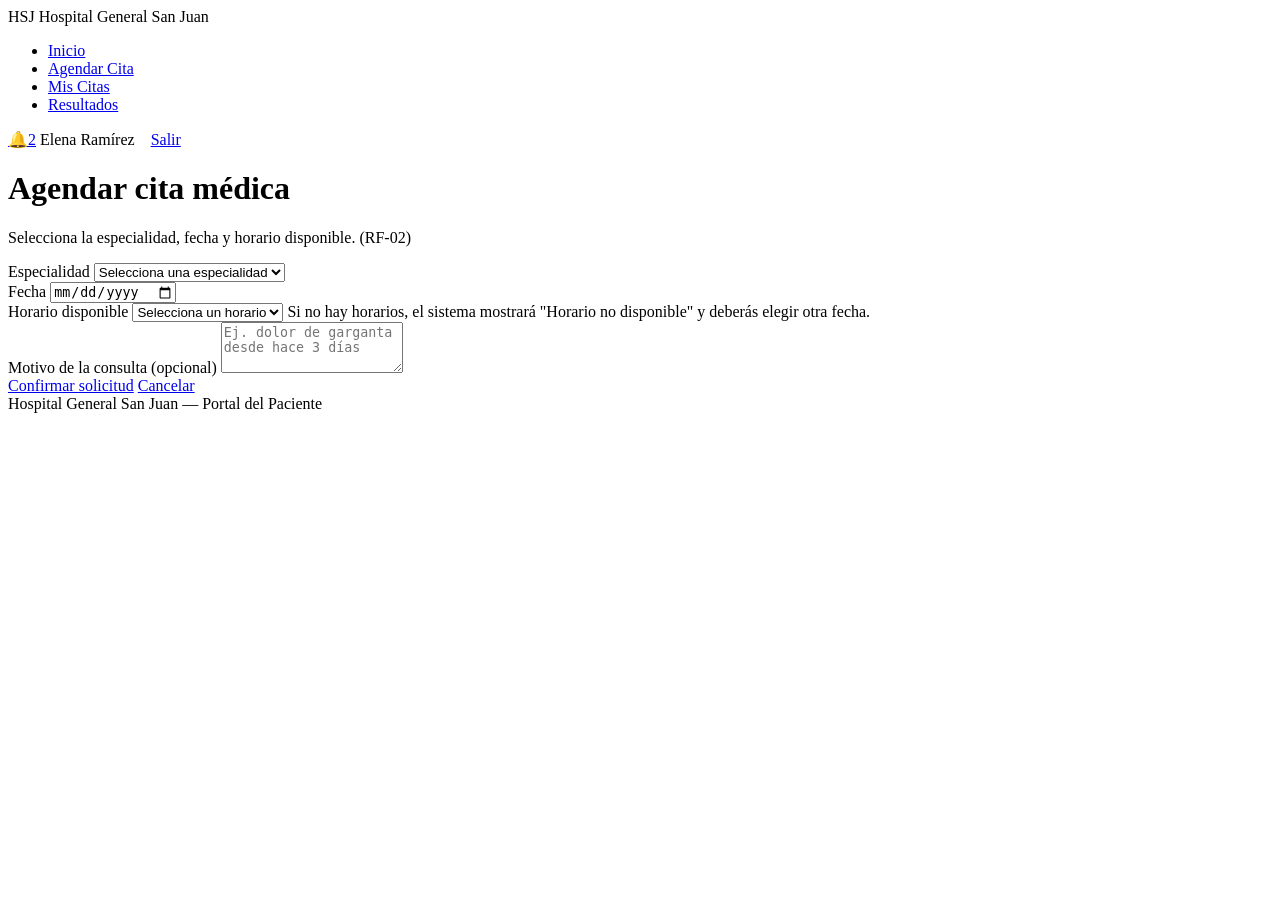
==== agendar-cita.html @ ad8e5edd "Add files via upload" ====
<!DOCTYPE html>
<html lang="es">
<head>
<meta charset="UTF-8">
<meta name="viewport" content="width=device-width, initial-scale=1.0">
<title>Agendar Cita · Hospital General San Juan</title>
<link rel="stylesheet" href="css/estilos.css">
</head>
<body>
<header class="app-header">
  <div class="brand"><span class="brand-mark">HSJ</span> Hospital General San Juan</div>
  <nav><ul>
    <li><a href="panel-paciente.html">Inicio</a></li>
    <li><a href="agendar-cita.html" class="activo">Agendar Cita</a></li>
    <li><a href="mis-citas.html">Mis Citas</a></li>
    <li><a href="ver-resultados.html">Resultados</a></li>
  </ul></nav>
  <div class="usuario">
    <a class="icono-noti" href="notificaciones.html" aria-label="Notificaciones">🔔<span class="badge">2</span></a>
    <span>Elena Ramírez</span>
    <a href="index.html" class="btn btn-secundario" style="padding:6px 12px;">Salir</a>
  </div>
</header>

<main>
  <h1>Agendar cita médica</h1>
  <p class="muted">Selecciona la especialidad, fecha y horario disponible. (RF-02)</p>

  <div class="panel">
    <!-- Formulario con validación nativa: required en todos los campos -->
    <form class="ancho-completo" onsubmit="return false;">
      <div class="fila-2">
        <div class="campo">
          <label for="especialidad">Especialidad</label>
          <select id="especialidad" name="especialidad" required>
            <option value="">Selecciona una especialidad</option>
            <option>Medicina General</option>
            <option>Pediatría</option>
            <option>Ginecología</option>
            <option>Traumatología</option>
          </select>
        </div>
        <div class="campo">
          <label for="fecha">Fecha</label>
          <input type="date" id="fecha" name="fecha" required>
        </div>
      </div>

      <div class="campo">
        <label for="horario">Horario disponible</label>
        <select id="horario" name="horario" required>
          <option value="">Selecciona un horario</option>
          <option>09:00 hrs</option>
          <option>10:30 hrs</option>
          <option>12:00 hrs</option>
          <option>16:00 hrs</option>
        </select>
        <span class="ayuda">Si no hay horarios, el sistema mostrará "Horario no disponible" y deberás elegir otra fecha.</span>
      </div>

      <div class="campo">
        <label for="motivo">Motivo de la consulta (opcional)</label>
        <textarea id="motivo" name="motivo" rows="3" placeholder="Ej. dolor de garganta desde hace 3 días"></textarea>
      </div>

      <div class="acciones">
        <a href="confirmacion-cita.html" class="btn btn-primario">Confirmar solicitud</a>
        <a href="panel-paciente.html" class="btn btn-secundario">Cancelar</a>
      </div>
    </form>
  </div>
</main>
<footer class="app-footer">Hospital General San Juan — Portal del Paciente</footer>
</body>
</html>
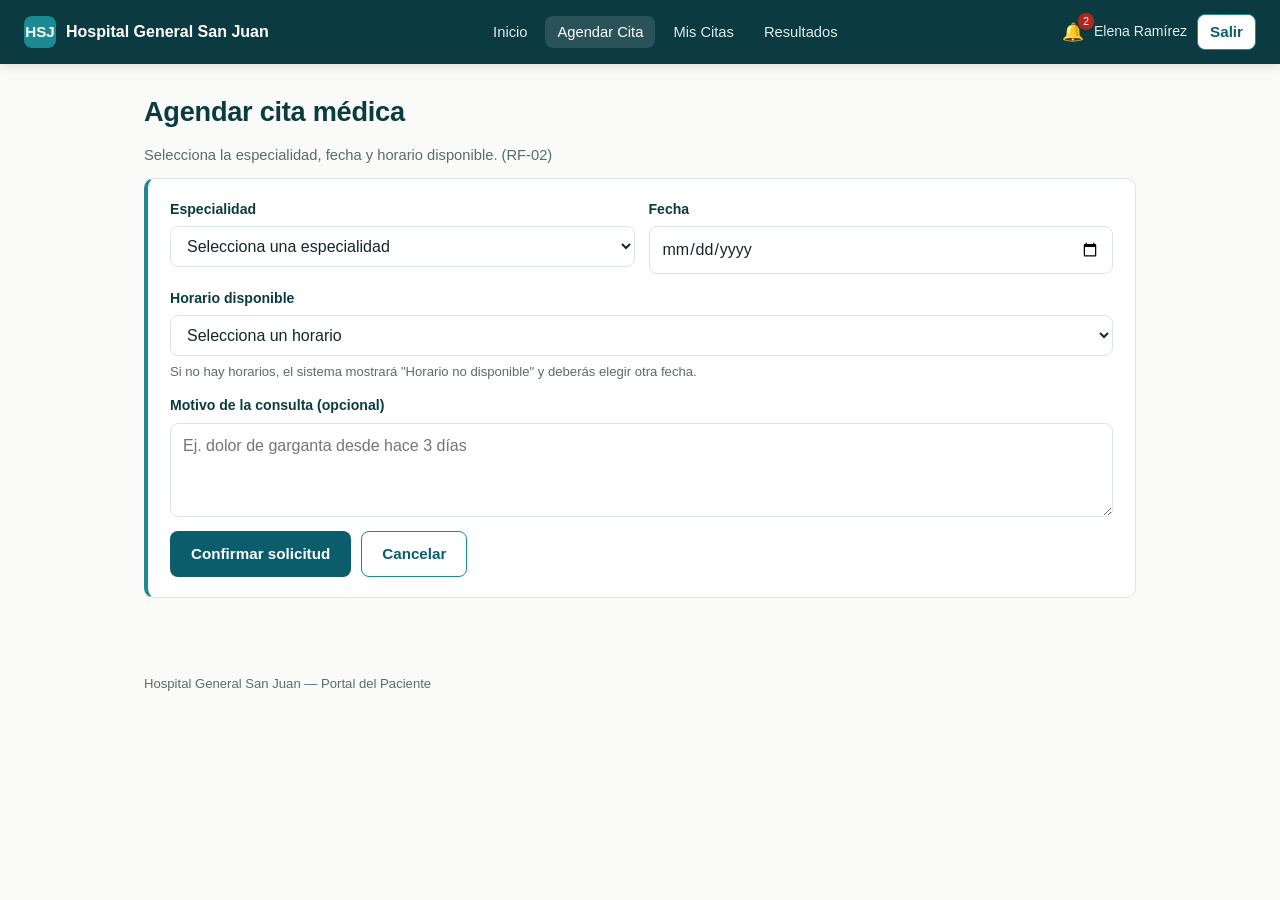
==== commit 8855c8d5: "Fix stylesheet link path in agendar-cita.html" ====
--- a/agendar-cita.html
+++ b/agendar-cita.html
@@ -4,7 +4,7 @@
 <meta charset="UTF-8">
 <meta name="viewport" content="width=device-width, initial-scale=1.0">
 <title>Agendar Cita · Hospital General San Juan</title>
-<link rel="stylesheet" href="css/estilos.css">
+<link rel="stylesheet" href="./estilos.css">
 </head>
 <body>
 <header class="app-header">
--- a/estilos.css
+++ b/estilos.css
@@ -0,0 +1,176 @@
+/* ============================================================
+   Sistema Web de Gestión Hospitalaria — Hospital General San Juan
+   Hoja de estilos general (maquetación con CSS3: box model,
+   Flexbox/Grid, responsive design)
+   ============================================================ */
+
+:root{
+  --teal-900:#0B3B41;
+  --teal-700:#0B5D6B;
+  --teal-500:#1B8A93;
+  --mint-100:#E7F3EF;
+  --mint-050:#F4FAF8;
+  --ink:#16262B;
+  --ink-muted:#5B6B6E;
+  --paper:#FAFAF8;
+  --line:#DDE6E4;
+  --ok:#2E7D46;
+  --ok-bg:#E7F4EA;
+  --warn:#C77800;
+  --warn-bg:#FBF0DD;
+  --danger:#B3261E;
+  --danger-bg:#FBEAE9;
+  --radius:10px;
+  --header-h:64px;
+}
+
+*{ box-sizing:border-box; }
+html{ scroll-behavior:smooth; }
+body{
+  margin:0;
+  font-family:-apple-system,"Segoe UI",Roboto,Helvetica,Arial,sans-serif;
+  background:var(--paper);
+  color:var(--ink);
+  line-height:1.5;
+}
+h1,h2,h3{ font-weight:700; letter-spacing:-0.01em; margin:0 0 .4em; color:var(--teal-900); }
+h1{ font-size:1.7rem; }
+h2{ font-size:1.25rem; }
+h3{ font-size:1.02rem; }
+p{ margin:0 0 .8em; }
+a{ color:var(--teal-700); }
+.muted{ color:var(--ink-muted); font-size:.92rem; }
+
+/* -------- Encabezado fijo (header + nav) -------- */
+header.app-header{
+  position:fixed; top:0; left:0; right:0; height:var(--header-h);
+  background:var(--teal-900); color:#fff;
+  display:flex; align-items:center; justify-content:space-between;
+  padding:0 24px; z-index:1000; box-shadow:0 2px 10px rgba(0,0,0,.12);
+}
+.app-header .brand{ display:flex; align-items:center; gap:10px; font-weight:700; }
+.app-header .brand-mark{
+  width:32px;height:32px;border-radius:8px;background:var(--teal-500);
+  display:flex;align-items:center;justify-content:center;font-size:.95rem;
+}
+.app-header nav ul{ list-style:none; display:flex; gap:6px; margin:0; padding:0; }
+.app-header nav a{
+  color:#DDEEEA; text-decoration:none; font-size:.92rem;
+  padding:8px 12px; border-radius:8px; transition:background .2s,color .2s;
+}
+.app-header nav a:hover, .app-header nav a.activo{ background:rgba(255,255,255,.12); color:#fff; }
+.app-header .usuario{ display:flex; align-items:center; gap:10px; font-size:.88rem; color:#DDEEEA; }
+.icono-noti{ position:relative; text-decoration:none; color:#fff; font-size:1.1rem; }
+.icono-noti .badge{
+  position:absolute; top:-6px; right:-10px; background:var(--danger);
+  color:#fff; font-size:.65rem; border-radius:99px; padding:1px 5px;
+}
+.menu-toggle{ display:none; background:none; border:0; color:#fff; font-size:1.3rem; cursor:pointer; }
+
+main{ max-width:1040px; margin:0 auto; padding:calc(var(--header-h) + 28px) 24px 60px; }
+
+/* -------- Tarjeta con acento (evita el kit genérico de sombra pareja) -------- */
+.panel{
+  background:#fff; border:1px solid var(--line); border-left:4px solid var(--teal-500);
+  border-radius:var(--radius); padding:20px 22px; margin-bottom:16px;
+}
+.panel.acento-ok{ border-left-color:var(--ok); }
+.panel.acento-warn{ border-left-color:var(--warn); }
+.panel.acento-danger{ border-left-color:var(--danger); }
+
+/* -------- Grid de accesos rápidos (Flexbox/Grid + responsive) -------- */
+.grid-accesos{
+  display:grid; grid-template-columns:repeat(auto-fit,minmax(220px,1fr)); gap:16px;
+  margin:18px 0 28px;
+}
+.acceso{
+  display:block; text-decoration:none; color:var(--ink);
+  background:#fff; border:1px solid var(--line); border-radius:var(--radius);
+  padding:20px; transition:border-color .2s, transform .15s;
+}
+.acceso:hover{ border-color:var(--teal-500); transform:translateY(-2px); }
+.acceso .icono{ font-size:1.5rem; }
+.acceso h3{ margin:10px 0 4px; }
+
+/* -------- Formularios -------- */
+form{ display:flex; flex-direction:column; gap:14px; max-width:460px; }
+form.ancho-completo{ max-width:none; }
+.campo{ display:flex; flex-direction:column; gap:6px; }
+.fila-2{ display:grid; grid-template-columns:1fr 1fr; gap:14px; }
+label{ font-size:.88rem; font-weight:600; color:var(--teal-900); }
+input, select, textarea{
+  font:inherit; padding:10px 12px; border:1px solid var(--line); border-radius:8px;
+  background:#fff; color:var(--ink);
+}
+input:focus, select:focus, textarea:focus{
+  outline:2px solid var(--teal-500); outline-offset:1px; border-color:var(--teal-500);
+}
+.error{ color:var(--danger); font-size:.85rem; min-height:1.1em; }
+.ayuda{ font-size:.82rem; color:var(--ink-muted); }
+
+.btn{
+  display:inline-flex; align-items:center; justify-content:center; gap:8px;
+  padding:11px 20px; border-radius:8px; border:1px solid transparent;
+  font-size:.95rem; font-weight:600; cursor:pointer; text-decoration:none;
+}
+.btn-primario{ background:var(--teal-700); color:#fff; }
+.btn-primario:hover{ background:var(--teal-900); }
+.btn-secundario{ background:#fff; color:var(--teal-700); border-color:var(--teal-500); }
+.btn-secundario:hover{ background:var(--mint-100); }
+.btn-peligro{ background:#fff; color:var(--danger); border-color:var(--danger); }
+.btn-peligro:hover{ background:var(--danger-bg); }
+.acciones{ display:flex; gap:10px; flex-wrap:wrap; }
+
+/* -------- Estados / etiquetas -------- */
+.estado{ display:inline-flex; align-items:center; gap:6px; font-size:.82rem; font-weight:600; padding:3px 10px; border-radius:99px; }
+.estado-ok{ background:var(--ok-bg); color:var(--ok); }
+.estado-warn{ background:var(--warn-bg); color:var(--warn); }
+.estado-danger{ background:var(--danger-bg); color:var(--danger); }
+
+/* -------- Listas de tarjetas (citas, resultados, notificaciones) -------- */
+.lista-tarjetas{ display:flex; flex-direction:column; gap:12px; }
+.tarjeta-item{
+  display:flex; justify-content:space-between; align-items:center; gap:16px; flex-wrap:wrap;
+  background:#fff; border:1px solid var(--line); border-radius:var(--radius); padding:16px 18px;
+}
+.tarjeta-item .info h3{ margin:0 0 4px; font-size:1rem; }
+
+/* -------- Tablas -------- */
+table{ width:100%; border-collapse:collapse; background:#fff; }
+caption{ text-align:left; font-weight:700; color:var(--teal-900); margin-bottom:8px; }
+thead th{ background:var(--mint-100); text-align:left; padding:10px 12px; border-bottom:2px solid var(--line); font-size:.86rem; }
+tbody td{ padding:10px 12px; border-bottom:1px solid var(--line); font-size:.92rem; }
+tbody tr:nth-child(even){ background:var(--mint-050); }
+.tabla-scroll{ overflow-x:auto; }
+
+/* -------- Filtros de reportes -------- */
+.filtros{ display:flex; gap:14px; flex-wrap:wrap; align-items:flex-end; margin-bottom:18px; }
+.filtros .campo{ min-width:160px; }
+
+/* -------- Alerta clínica fija (alergias) -------- */
+.alerta-alergia{
+  display:flex; gap:10px; align-items:flex-start; background:var(--danger-bg);
+  border:1px solid #F1C6C3; color:var(--danger); border-radius:var(--radius);
+  padding:14px 16px; margin-bottom:18px; font-weight:600;
+}
+
+/* -------- Línea de tiempo (historial clínico) -------- */
+.linea-tiempo{ border-left:2px solid var(--line); padding-left:20px; display:flex; flex-direction:column; gap:22px; }
+.linea-tiempo .evento{ position:relative; }
+.linea-tiempo .evento::before{
+  content:""; position:absolute; left:-25px; top:4px; width:10px; height:10px;
+  border-radius:50%; background:var(--teal-500);
+}
+.linea-tiempo time{ font-size:.8rem; color:var(--ink-muted); }
+
+footer.app-footer{
+  max-width:1040px; margin:0 auto; padding:0 24px 40px; color:var(--ink-muted); font-size:.82rem;
+}
+
+/* -------- Responsive -------- */
+@media (max-width:760px){
+  .app-header nav{ display:none; }
+  .menu-toggle{ display:block; }
+  .fila-2{ grid-template-columns:1fr; }
+  .tarjeta-item{ flex-direction:column; align-items:flex-start; }
+}
